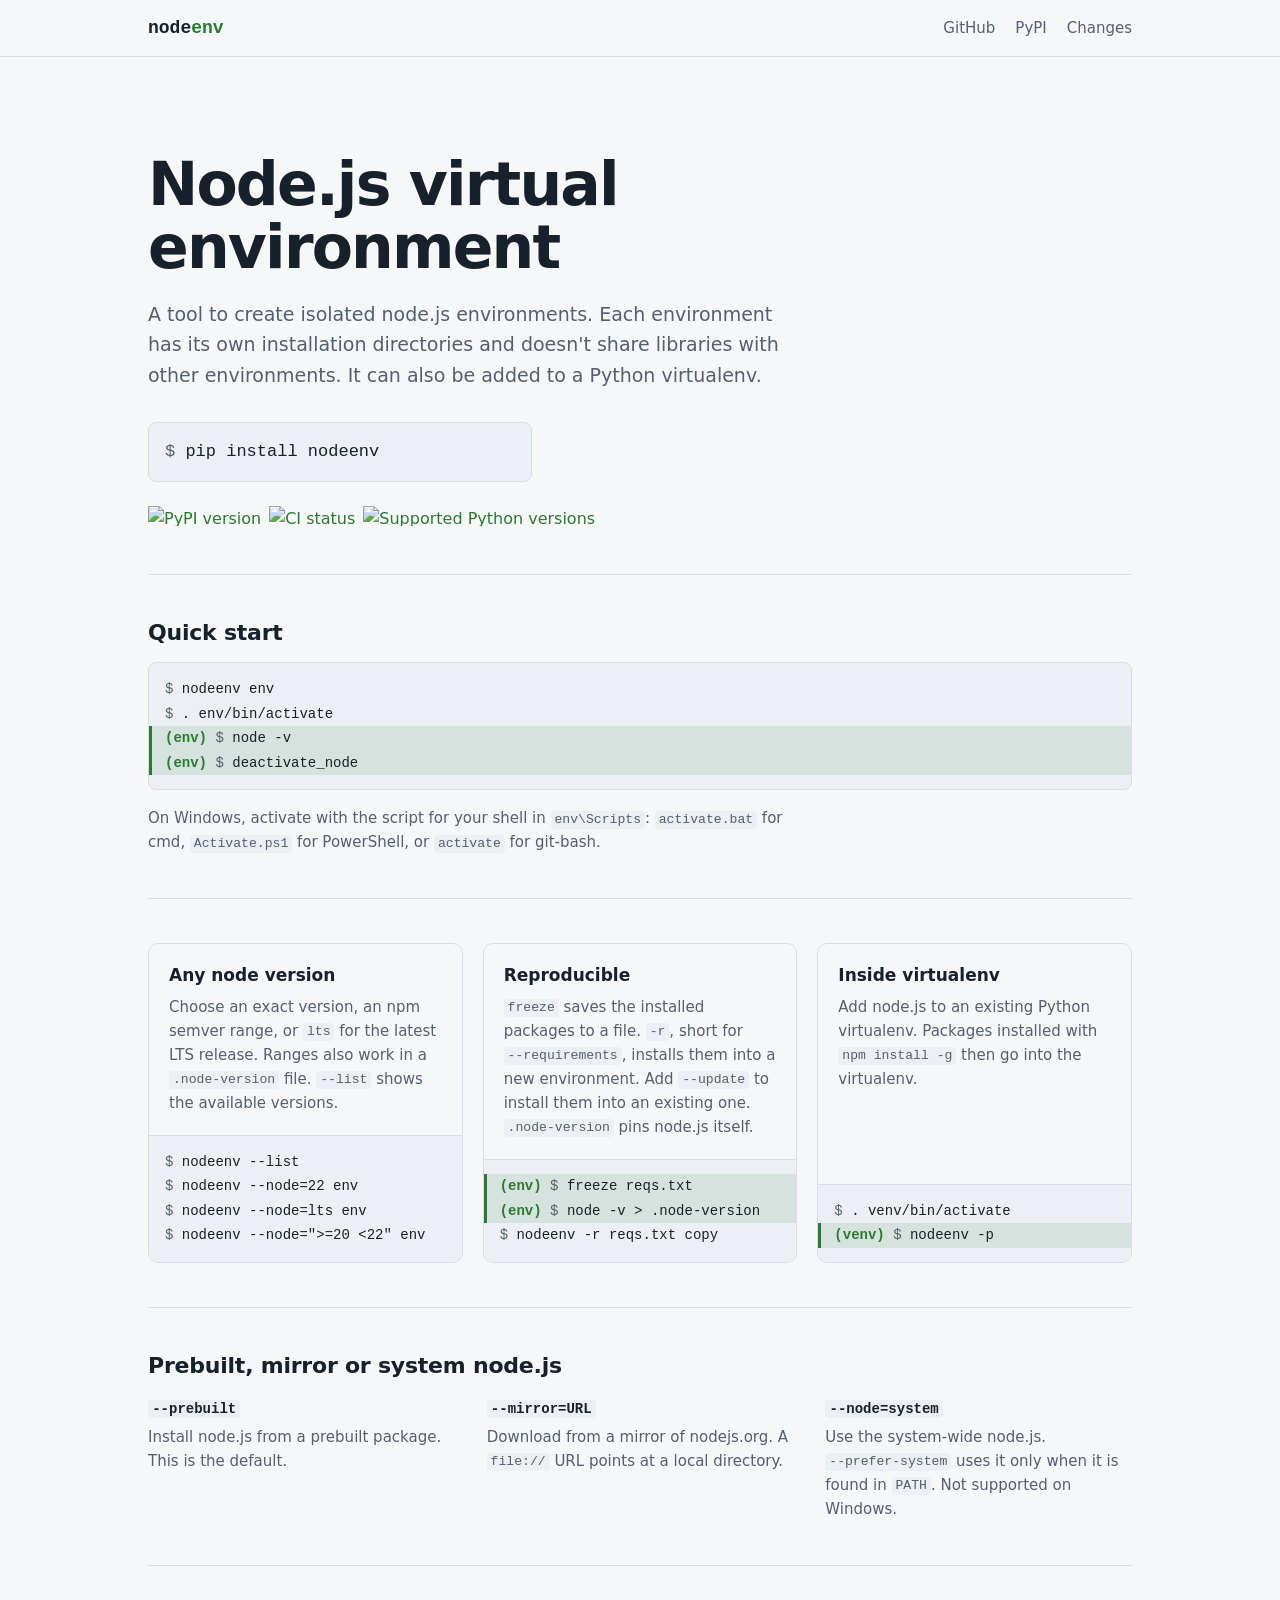
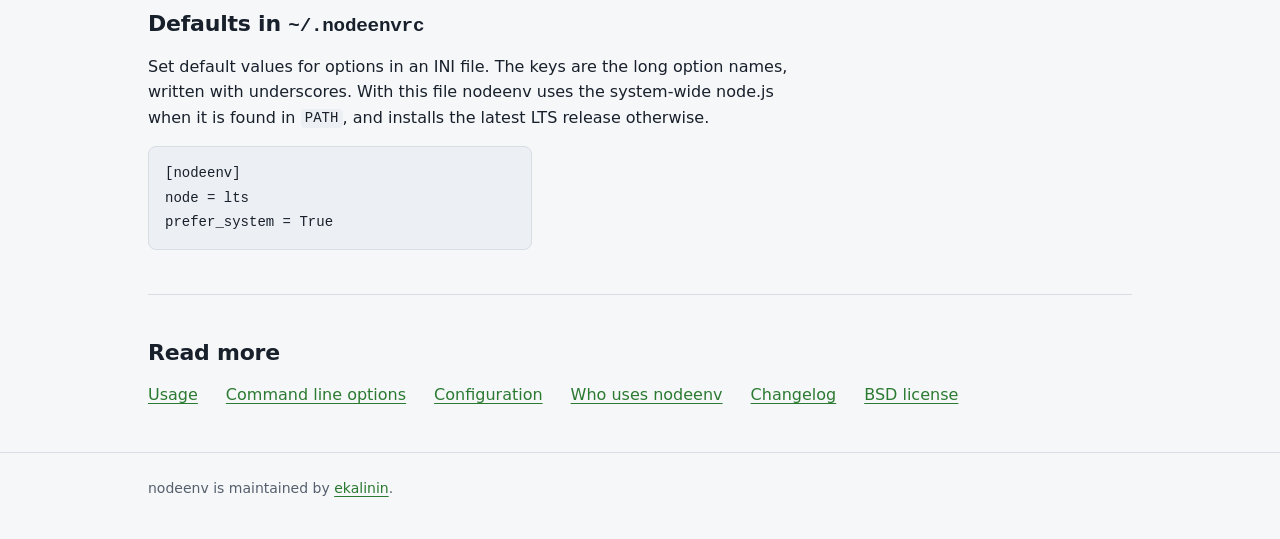
==== site/index.html @ 0cc33519 "docs(site): add landing page for ekalinin.github.io/nodeenv Replace the 2013 generator page, a copy " ====
<!DOCTYPE html>
<html lang="en">
<head>
  <meta charset="utf-8">
  <meta name="viewport" content="width=device-width, initial-scale=1">
  <meta name="color-scheme" content="light dark">
  <meta name="description"
        content="nodeenv is a tool to create isolated node.js environments.">
  <title>nodeenv - Node.js virtual environment</title>
  <link rel="canonical" href="https://ekalinin.github.io/nodeenv/">
  <link rel="stylesheet" href="style.css">
</head>
<body>
  <header class="topbar">
    <div class="wrap topbar-inner">
      <a class="wordmark" href="./">node<span>env</span></a>
      <nav aria-label="Project">
        <a href="https://github.com/ekalinin/nodeenv">GitHub</a>
        <a href="https://pypi.org/project/nodeenv/">PyPI</a>
        <a href="https://github.com/ekalinin/nodeenv/blob/master/CHANGES"
          >Changes</a>
      </nav>
    </div>
  </header>

  <main class="wrap">
    <section class="hero" aria-labelledby="title">
      <h1 id="title">Node.js virtual environment</h1>
      <p class="lead">
        A tool to create isolated node.js environments. Each environment has
        its own installation directories and doesn't share libraries with
        other environments. It can also be added to a Python virtualenv.
      </p>
      <div class="term install">
        <code class="line"><span class="ps">$ </span>pip install nodeenv</code>
      </div>
      <p class="badges">
        <a href="https://pypi.org/project/nodeenv/"><img
          src="https://img.shields.io/pypi/v/nodeenv"
          alt="PyPI version" height="20"></a>
        <a href="https://github.com/ekalinin/nodeenv/actions/workflows/main.yml"
          ><img
          src="https://github.com/ekalinin/nodeenv/actions/workflows/main.yml/badge.svg?branch=master"
          alt="CI status" height="20"></a>
        <a href="https://pypi.org/project/nodeenv/"><img
          src="https://img.shields.io/pypi/pyversions/nodeenv"
          alt="Supported Python versions" height="20"></a>
      </p>
    </section>

    <section aria-labelledby="quick-start">
      <h2 id="quick-start">Quick start</h2>
      <div class="term">
        <code class="line"><span class="ps">$ </span>nodeenv env</code>
        <code class="line"><span class="ps">$ </span>. env/bin/activate</code>
        <code class="line in"><span class="ps"><span class="env">(env)</span> $ </span>node -v</code>
        <code class="line in"><span class="ps"><span class="env">(env)</span> $ </span>deactivate_node</code>
      </div>
      <p class="note">
        On Windows, activate with the script for your shell in
        <code>env\Scripts</code>: <code>activate.bat</code> for cmd,
        <code>Activate.ps1</code> for PowerShell, or <code>activate</code>
        for git-bash.
      </p>
    </section>

    <section aria-labelledby="features">
      <h2 id="features" class="visually-hidden">Features</h2>
      <div class="cards">
        <article class="card">
          <h3>Any node version</h3>
          <p>
            Choose an exact version, an npm semver range, or <code>lts</code>
            for the latest LTS release. Ranges also work in a
            <code>.node-version</code> file. <code>--list</code> shows the
            available versions.
          </p>
          <div class="term">
            <code class="line"><span class="ps">$ </span>nodeenv --list</code>
            <code class="line"><span class="ps">$ </span>nodeenv --node=22 env</code>
            <code class="line"><span class="ps">$ </span>nodeenv --node=lts env</code>
            <code class="line"><span class="ps">$ </span>nodeenv --node="&gt;=20 &lt;22" env</code>
          </div>
        </article>
        <article class="card">
          <h3>Reproducible</h3>
          <p>
            <code>freeze</code> saves the installed packages to a file.
            <code>-r</code>, short for <code>--requirements</code>, installs
            them into a new environment. Add <code>--update</code> to install
            them into an existing one. <code>.node-version</code> pins node.js
            itself.
          </p>
          <div class="term">
            <code class="line in"><span class="ps"><span class="env">(env)</span> $ </span>freeze reqs.txt</code>
            <code class="line in"><span class="ps"><span class="env">(env)</span> $ </span>node -v &gt; .node-version</code>
            <code class="line"><span class="ps">$ </span>nodeenv -r reqs.txt copy</code>
          </div>
        </article>
        <article class="card">
          <h3>Inside virtualenv</h3>
          <p>
            Add node.js to an existing Python virtualenv. Packages installed
            with <code>npm install -g</code> then go into the virtualenv.
          </p>
          <div class="term">
            <code class="line"><span class="ps">$ </span>. venv/bin/activate</code>
            <code class="line in"><span class="ps"><span class="env">(venv)</span> $ </span>nodeenv -p</code>
          </div>
        </article>
      </div>
    </section>

    <section aria-labelledby="sources">
      <h2 id="sources">Prebuilt, mirror or system node.js</h2>
      <dl class="sources">
        <div>
          <dt><code>--prebuilt</code></dt>
          <dd>
            Install node.js from a prebuilt package. This is the default.
          </dd>
        </div>
        <div>
          <dt><code>--mirror=URL</code></dt>
          <dd>
            Download from a mirror of nodejs.org. A <code>file://</code> URL
            points at a local directory.
          </dd>
        </div>
        <div>
          <dt><code>--node=system</code></dt>
          <dd>
            Use the system-wide node.js. <code>--prefer-system</code> uses it
            only when it is found in <code>PATH</code>. Not supported on
            Windows.
          </dd>
        </div>
      </dl>
    </section>

    <section aria-labelledby="config">
      <h2 id="config">Defaults in <code>~/.nodeenvrc</code></h2>
      <p>
        Set default values for options in an INI file. The keys are the long
        option names, written with underscores. With this file nodeenv uses
        the system-wide node.js when it is found in <code>PATH</code>, and
        installs the latest LTS release otherwise.
      </p>
      <div class="term file">
        <code class="line">[nodeenv]</code>
        <code class="line">node = lts</code>
        <code class="line">prefer_system = True</code>
      </div>
    </section>

    <section aria-labelledby="more">
      <h2 id="more">Read more</h2>
      <ul class="more">
        <li><a href="https://github.com/ekalinin/nodeenv#usage">Usage</a></li>
        <li><a href="https://github.com/ekalinin/nodeenv#command-line-options"
          >Command line options</a></li>
        <li><a href="https://github.com/ekalinin/nodeenv#configuration"
          >Configuration</a></li>
        <li><a href="https://github.com/ekalinin/nodeenv/wiki/Who-Uses-Nodeenv"
          >Who uses nodeenv</a></li>
        <li><a href="https://github.com/ekalinin/nodeenv/blob/master/CHANGES"
          >Changelog</a></li>
        <li><a href="https://github.com/ekalinin/nodeenv/blob/master/LICENSE"
          >BSD license</a></li>
      </ul>
    </section>
  </main>

  <footer class="footer">
    <div class="wrap">
      <p>
        nodeenv is maintained by
        <a href="https://github.com/ekalinin">ekalinin</a>.
      </p>
    </div>
  </footer>
</body>
</html>
---- site/style.css ----
/* nodeenv landing page. No build step: this file is served as is. */

:root {
  color-scheme: light dark;
  --paper: #f6f7f9;
  --surface: #eceff3;
  --ink: #18202b;
  --muted: #555f6d;
  --rule: #d9dee5;
  --accent: #2b7a31;
  /* Lines typed inside an environment are tinted with the accent. */
  --band: color-mix(in srgb, var(--accent) 11%, transparent);
  --sans: system-ui, -apple-system, "Segoe UI", Roboto, "Helvetica Neue",
    Arial, sans-serif;
  --mono: ui-monospace, "SF Mono", SFMono-Regular, Menlo, Consolas,
    "Liberation Mono", monospace;
}

@media (prefers-color-scheme: dark) {
  :root {
    --paper: #111519;
    --surface: #1a2027;
    --ink: #e3e8ee;
    --muted: #9aa5b1;
    --rule: #2a323c;
    --accent: #7cc47f;
  }
}

*,
*::before,
*::after {
  box-sizing: border-box;
}

html {
  -webkit-text-size-adjust: 100%;
  text-size-adjust: 100%;
}

body {
  margin: 0;
  background: var(--paper);
  color: var(--ink);
  font: 1rem/1.6 var(--sans);
}

a {
  color: var(--accent);
  text-underline-offset: 0.2em;
}

a:focus-visible {
  outline: 2px solid var(--accent);
  outline-offset: 2px;
  border-radius: 2px;
}

code {
  font-family: var(--mono);
  font-size: 0.875em;
}

code:not(.line) {
  padding: 0.1em 0.3em;
  border-radius: 4px;
  background: var(--surface);
  /* Keep flags such as --requirements from breaking at a hyphen. */
  white-space: nowrap;
}

.visually-hidden {
  position: absolute;
  width: 1px;
  height: 1px;
  overflow: hidden;
  clip: rect(0 0 0 0);
  white-space: nowrap;
}

.wrap {
  max-width: 64rem;
  margin: 0 auto;
  padding: 0 1.25rem;
}

/* Top bar */

.topbar {
  border-bottom: 1px solid var(--rule);
}

.topbar-inner {
  display: flex;
  flex-wrap: wrap;
  align-items: center;
  justify-content: space-between;
  gap: 0.5rem 1.5rem;
  min-height: 3.5rem;
}

.wordmark {
  color: var(--ink);
  font: 700 1.125rem/1 var(--mono);
  text-decoration: none;
}

.wordmark span {
  color: var(--accent);
}

.topbar nav {
  display: flex;
  gap: 1.25rem;
}

.topbar nav a {
  color: var(--muted);
  font-size: 0.9375rem;
  text-decoration: none;
}

.topbar nav a:hover {
  color: var(--accent);
}

/* Sections */

main > section {
  padding: 2.75rem 0;
  border-top: 1px solid var(--rule);
}

main > section.hero {
  padding: clamp(3rem, 9vw, 6rem) 0 3rem;
  border-top: 0;
}

h1 {
  max-width: 14ch;
  margin: 0 0 1.25rem;
  font-size: clamp(2.25rem, 1.5rem + 3.5vw, 3.75rem);
  font-weight: 750;
  line-height: 1.05;
  letter-spacing: -0.03em;
}

h2 {
  margin: 0 0 1rem;
  font-size: 1.375rem;
  line-height: 1.25;
  letter-spacing: -0.01em;
}

h2 code:not(.line) {
  padding: 0;
  background: none;
}

h3 {
  margin: 0 0 0.5rem;
  font-size: 1.0625rem;
  line-height: 1.3;
}

p {
  max-width: 40rem;
  margin: 0 0 1rem;
}

.lead {
  margin-bottom: 2rem;
  color: var(--muted);
  font-size: 1.1875rem;
}

.note {
  margin: 1rem 0 0;
  color: var(--muted);
  font-size: 0.9375rem;
}

.badges {
  display: flex;
  flex-wrap: wrap;
  gap: 0.5rem;
  margin: 1.5rem 0 0;
}

.badges img {
  display: block;
}

/* Terminal blocks */

.term {
  /* A grid lets every line stretch to the widest one, so the tint of
     lines inside an environment stays even when the block scrolls. */
  display: grid;
  overflow-x: auto;
  padding: 0.875rem 0;
  border: 1px solid var(--rule);
  border-radius: 8px;
  background: var(--surface);
  font: 0.875rem/1.75 var(--mono);
}

.line {
  display: block;
  padding: 0 1rem;
  font-size: inherit;
  white-space: pre;
}

.line.in {
  background: var(--band);
  box-shadow: inset 3px 0 0 var(--accent);
}

/* Prompts are not selectable, so copying a block copies only commands. */
.ps {
  color: var(--muted);
  -webkit-user-select: none;
  user-select: none;
}

.env {
  color: var(--accent);
  font-weight: 600;
}

.install {
  max-width: 24rem;
  font-size: 1.0625rem;
}

.file {
  max-width: 24rem;
}

/* Feature cards */

.cards {
  display: grid;
  grid-template-columns: minmax(0, 1fr);
  gap: 1.25rem;
}

.card {
  display: flex;
  flex-direction: column;
  overflow: hidden;
  padding: 1.25rem 1.25rem 0;
  border: 1px solid var(--rule);
  border-radius: 10px;
}

.card p {
  margin-bottom: 1.25rem;
  color: var(--muted);
  font-size: 0.9375rem;
}

.card .term {
  margin: auto -1.25rem 0;
  border-width: 1px 0 0;
  border-radius: 0;
}

@media (min-width: 60rem) {
  .cards {
    grid-template-columns: repeat(3, minmax(0, 1fr));
  }
}

/* Node sources */

.sources {
  display: grid;
  grid-template-columns: minmax(0, 1fr);
  gap: 1.25rem 2rem;
  margin: 0;
}

.sources dt {
  margin-bottom: 0.25rem;
  font-weight: 600;
}

.sources dd {
  margin: 0;
  color: var(--muted);
  font-size: 0.9375rem;
}

@media (min-width: 48rem) {
  .sources {
    grid-template-columns: repeat(3, minmax(0, 1fr));
  }
}

/* Links and footer */

.more {
  display: flex;
  flex-wrap: wrap;
  gap: 0.5rem 1.75rem;
  margin: 0;
  padding: 0;
  list-style: none;
}

.footer {
  border-top: 1px solid var(--rule);
  color: var(--muted);
  font-size: 0.875rem;
}

.footer p {
  margin: 0;
  padding: 1.5rem 0 2.5rem;
}
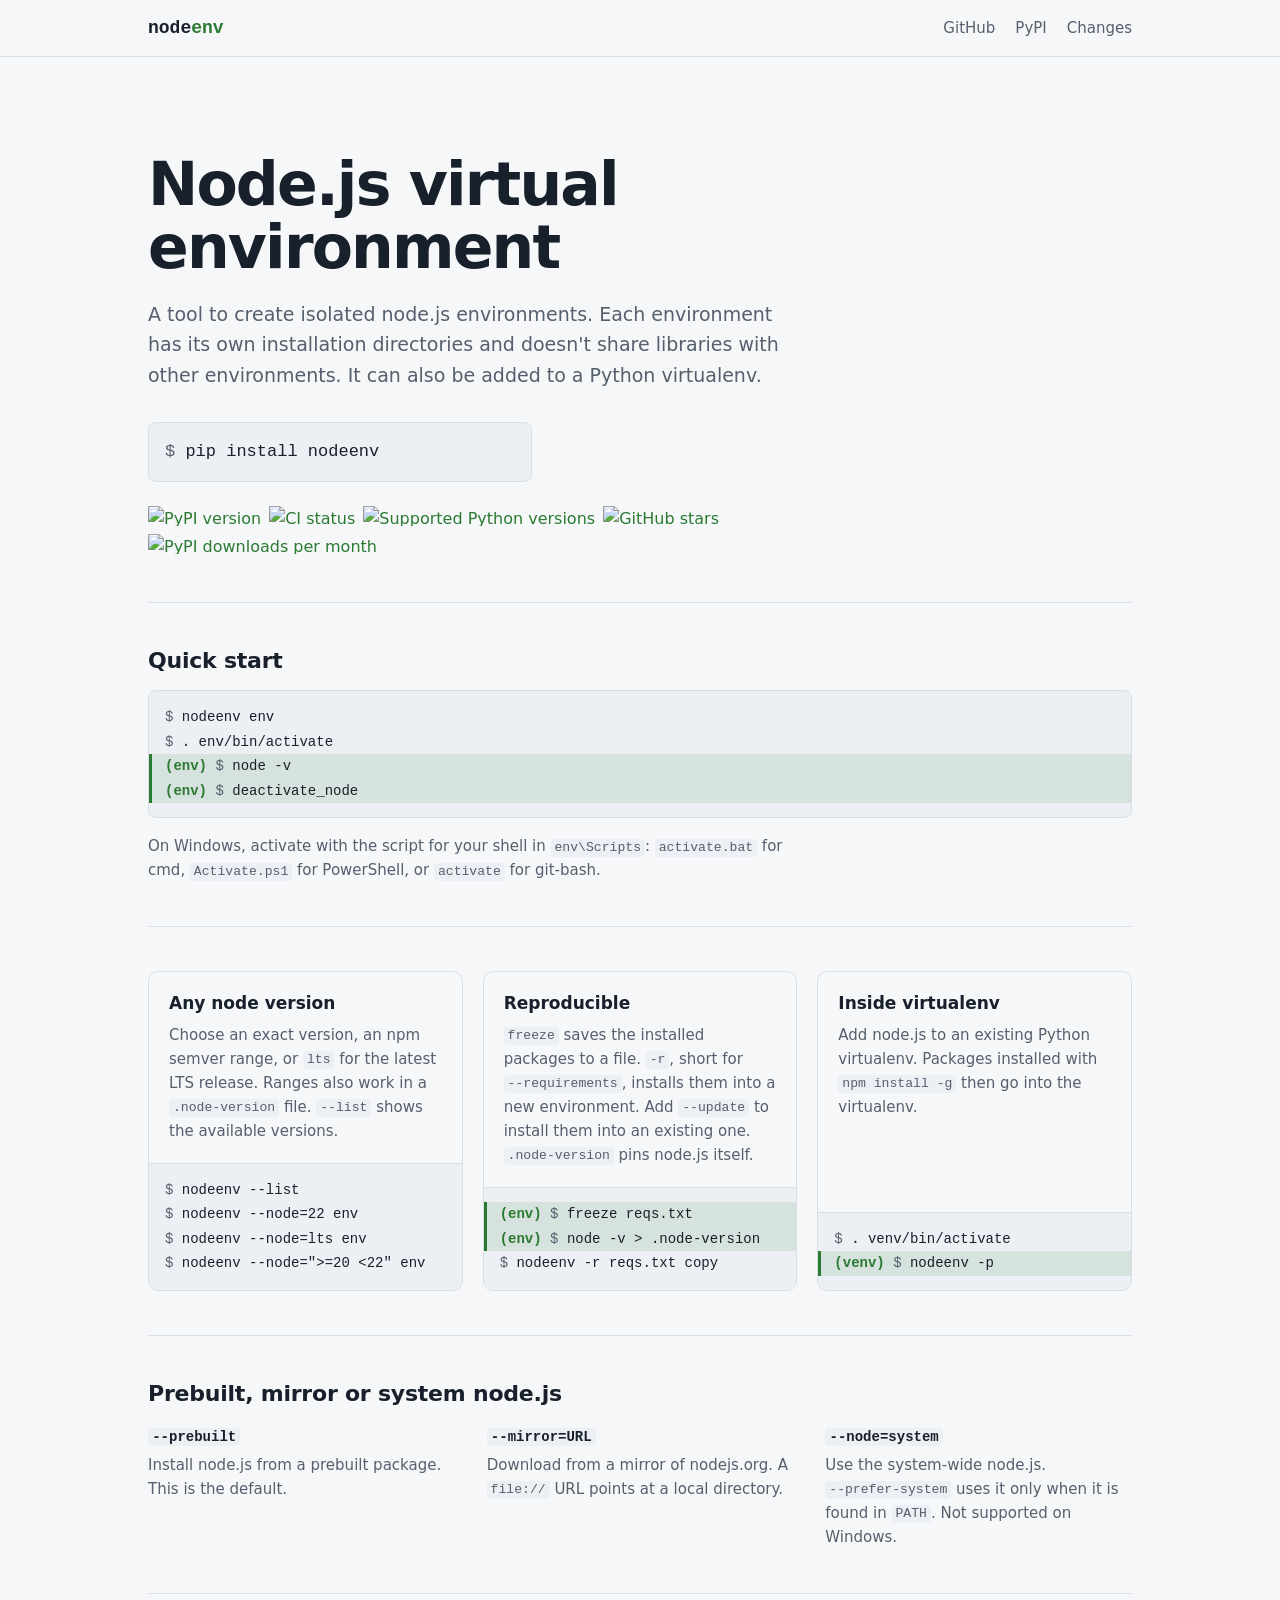
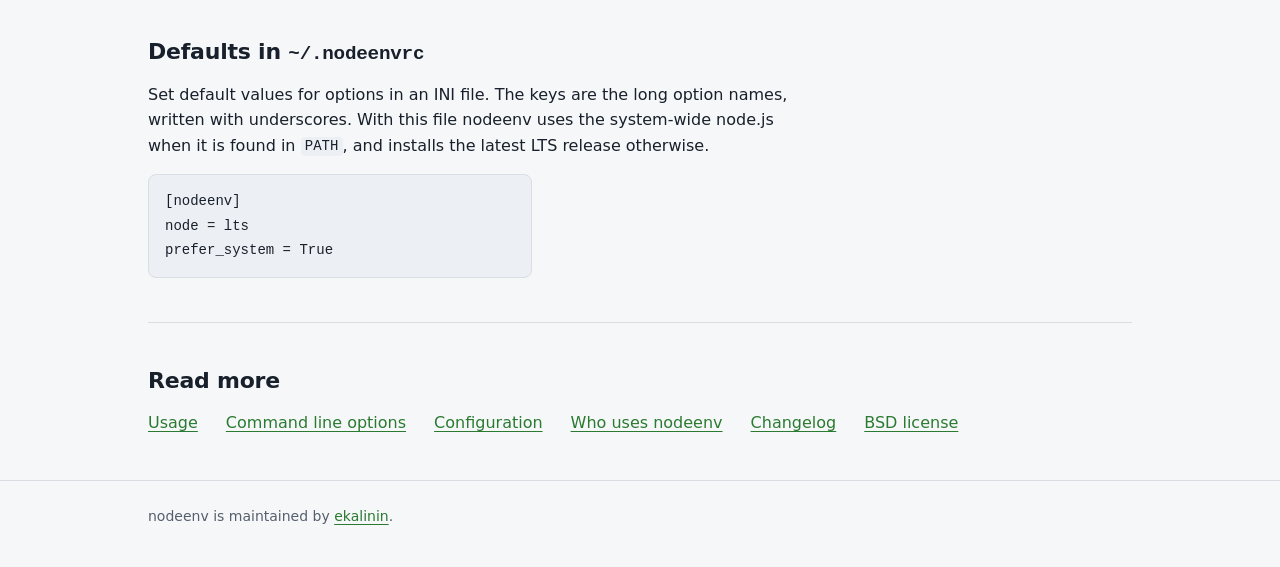
==== commit 92f20c90: "docs(site): show GitHub stars and PyPI downloads badges Add a stars badge linking to the repository " ====
--- a/site/index.html
+++ b/site/index.html
@@ -45,6 +45,12 @@
         <a href="https://pypi.org/project/nodeenv/"><img
           src="https://img.shields.io/pypi/pyversions/nodeenv"
           alt="Supported Python versions" height="20"></a>
+        <a href="https://github.com/ekalinin/nodeenv"><img
+          src="https://img.shields.io/github/stars/ekalinin/nodeenv?style=flat"
+          alt="GitHub stars" height="20"></a>
+        <a href="https://pypistats.org/packages/nodeenv"><img
+          src="https://img.shields.io/pypi/dm/nodeenv"
+          alt="PyPI downloads per month" height="20"></a>
       </p>
     </section>
 
